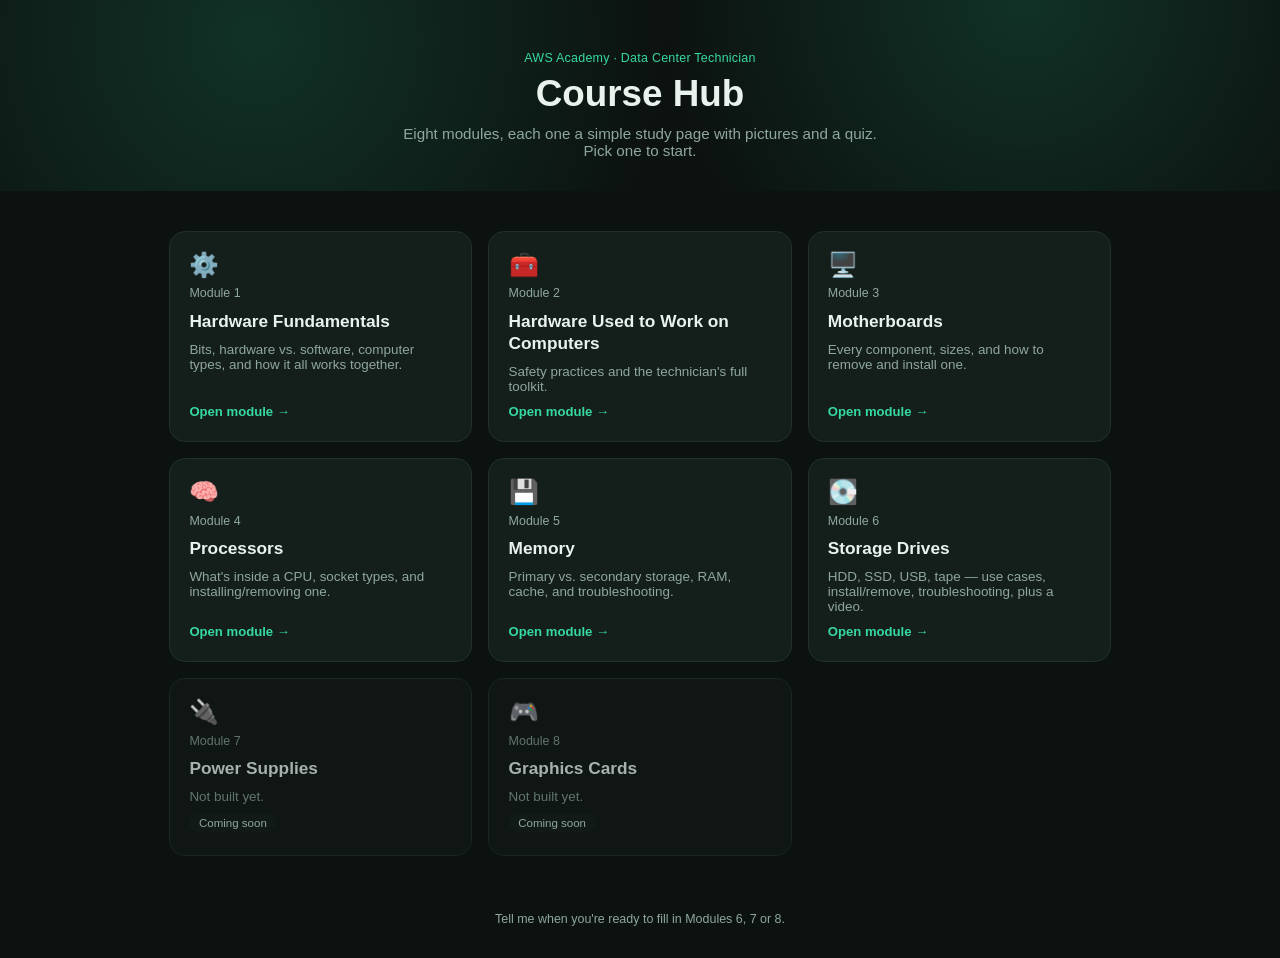
==== index.html @ cc5d2092 "Update index.html" ====
<!DOCTYPE html>
<html lang="en">
<head>
<meta charset="UTF-8">
<link rel="stylesheet" href="style.css"> 
<meta name="viewport" content="width=device-width, initial-scale=1, viewport-fit=cover">
<title>Data Center Technician — Course Hub</title>
<style>
:root{
  --bg:#0c1210; --bg-soft:#121a17; --card:#141e1a; --border:#223029;
  --text:#eaf2ee; --text-soft:#8fa89d; --accent:#36d9a0; --accent-dim:#1d6e52;
  --locked:#0f1613; --locked-border:#1b2521;
  box-sizing:border-box; padding-top:env(safe-area-inset-top,0px); padding-bottom:env(safe-area-inset-bottom,0px);
}
:root[data-theme="light"]{--bg:#f4f8f6;--bg-soft:#eaf1ee;--card:#fff;--border:#dde7e2;--text:#122019;--text-soft:#5c7268;--accent:#0f8a63;--accent-dim:#cdeee1;--locked:#eef3f1;--locked-border:#dde7e2}
*{box-sizing:border-box}
html{scroll-behavior:smooth}
body{margin:0;background:var(--bg);color:var(--text);font-family:-apple-system,BlinkMacSystemFont,"Segoe UI",Roboto,Helvetica,Arial,sans-serif;min-height:100%}
header{padding:3.2rem 1.2rem 2rem;text-align:center;position:relative;overflow:hidden}
header::before{content:"";position:absolute;inset:0;background:
  radial-gradient(circle at 20% 20%, var(--accent-dim) 0%, transparent 40%),
  radial-gradient(circle at 80% 0%, var(--accent-dim) 0%, transparent 35%);
  opacity:.35; pointer-events:none;}
.eyebrow{color:var(--accent);font-size:.78rem;letter-spacing:.02em;position:relative}
h1{margin:.5rem 0 .6rem;font-size:clamp(1.6rem,5vw,2.3rem);position:relative;font-weight:700}
header p{color:var(--text-soft);max-width:480px;margin:0 auto;font-size:.95rem;position:relative}
main{max-width:980px;margin:0 auto;padding:1rem 1.2rem 3.5rem}
.grid{display:grid;grid-template-columns:repeat(auto-fit,minmax(230px,1fr));gap:1rem;margin-top:1.5rem}
a.box, div.box{
  display:flex; flex-direction:column; gap:.6rem; text-decoration:none; color:inherit;
  background:var(--card); border:1px solid var(--border); border-radius:16px; padding:1.3rem 1.2rem 1.4rem;
  position:relative; min-height:150px; transition:transform .15s ease, border-color .15s ease;
}
a.box:hover{transform:translateY(-3px); border-color:var(--accent)}
a.box:focus-visible{outline:2px solid var(--accent); outline-offset:2px}
.num{font-size:.78rem; color:var(--text-soft); font-variant-numeric:tabular-nums}
.box h2{margin:0; font-size:1.08rem; line-height:1.3}
.box p{margin:0; font-size:.84rem; color:var(--text-soft); flex-grow:1}
.go{font-size:.82rem; color:var(--accent); font-weight:600}
.box.locked{background:var(--locked); border-color:var(--locked-border); cursor:default}
.box.locked .num, .box.locked p{color:var(--text-soft); opacity:.65}
.box.locked h2{opacity:.7}
.soon{font-size:.72rem; color:var(--text-soft); background:var(--bg-soft); display:inline-block; padding:.2rem .6rem; border-radius:999px; align-self:flex-start}
.icon{font-size:1.5rem; line-height:1}
footer{text-align:center; color:var(--text-soft); font-size:.78rem; padding-bottom:2rem}
</style>
</head>
<body>

<header>
  <div class="eyebrow">AWS Academy · Data Center Technician</div>
  <h1>Course Hub</h1>
  <p>Eight modules, each one a simple study page with pictures and a quiz. Pick one to start.</p>
</header>

<main>
  <div class="grid">

    <a class="box" href="module1/index.html">
      <span class="icon">⚙️</span>
      <span class="num">Module 1</span>
      <h2>Hardware Fundamentals</h2>
      <p>Bits, hardware vs. software, computer types, and how it all works together.</p>
      <span class="go">Open module →</span>
    </a>

    <a class="box" href="module2/index.html">
      <span class="icon">🧰</span>
      <span class="num">Module 2</span>
      <h2>Hardware Used to Work on Computers</h2>
      <p>Safety practices and the technician's full toolkit.</p>
      <span class="go">Open module →</span>
    </a>

    <a class="box" href="module3/index.html">
      <span class="icon">🖥️</span>
      <span class="num">Module 3</span>
      <h2>Motherboards</h2>
      <p>Every component, sizes, and how to remove and install one.</p>
      <span class="go">Open module →</span>
    </a>

    <a class="box" href="module4/index.html">
      <span class="icon">🧠</span>
      <span class="num">Module 4</span>
      <h2>Processors</h2>
      <p>What's inside a CPU, socket types, and installing/removing one.</p>
      <span class="go">Open module →</span>
    </a>

    <a class="box" href="module5/index.html">
      <span class="icon">💾</span>
      <span class="num">Module 5</span>
      <h2>Memory</h2>
      <p>Primary vs. secondary storage, RAM, cache, and troubleshooting.</p>
      <span class="go">Open module →</span>
    </a>

    <a class="box" href="module6/index.html">
      <span class="icon">💽</span>
      <span class="num">Module 6</span>
      <h2>Storage Drives</h2>
      <p>HDD, SSD, USB, tape — use cases, install/remove, troubleshooting, plus a video.</p>
      <span class="go">Open module →</span>
    </a>

    <div class="box locked">
      <span class="icon">🔌</span>
      <span class="num">Module 7</span>
      <h2>Power Supplies</h2>
      <p>Not built yet.</p>
      <span class="soon">Coming soon</span>
    </div>

    <div class="box locked">
      <span class="icon">🎮</span>
      <span class="num">Module 8</span>
      <h2>Graphics Cards</h2>
      <p>Not built yet.</p>
      <span class="soon">Coming soon</span>
    </div>

  </div>
</main>

<footer>Tell me when you're ready to fill in Modules 6, 7 or 8.</footer>

</body>
</html>
---- style.css ----
:root{
  --bg:#0c1210; --bg-soft:#121a17; --card:#141e1a; --border:#223029;
  --text:#eaf2ee; --text-soft:#8fa89d; --accent:#36d9a0; --accent-dim:#1d6e52;
  --locked:#0f1613; --locked-border:#1b2521;
  box-sizing:border-box; padding-top:env(safe-area-inset-top,0px); padding-bottom:env(safe-area-inset-bottom,0px);
}
:root[data-theme="light"]{--bg:#f4f8f6;--bg-soft:#eaf1ee;--card:#fff;--border:#dde7e2;--text:#122019;--text-soft:#5c7268;--accent:#0f8a63;--accent-dim:#cdeee1;--locked:#eef3f1;--locked-border:#dde7e2}
*{box-sizing:border-box}
html{scroll-behavior:smooth}
body{margin:0;background:var(--bg);color:var(--text);font-family:-apple-system,BlinkMacSystemFont,"Segoe UI",Roboto,Helvetica,Arial,sans-serif;min-height:100%}
header{padding:3.2rem 1.2rem 2rem;text-align:center;position:relative;overflow:hidden}
header::before{content:"";position:absolute;inset:0;background:
  radial-gradient(circle at 20% 20%, var(--accent-dim) 0%, transparent 40%),
  radial-gradient(circle at 80% 0%, var(--accent-dim) 0%, transparent 35%);
  opacity:.35; pointer-events:none;}
.eyebrow{color:var(--accent);font-size:.78rem;letter-spacing:.02em;position:relative}
h1{margin:.5rem 0 .6rem;font-size:clamp(1.6rem,5vw,2.3rem);position:relative;font-weight:700}
header p{color:var(--text-soft);max-width:480px;margin:0 auto;font-size:.95rem;position:relative}
main{max-width:980px;margin:0 auto;padding:1rem 1.2rem 3.5rem}
.grid{display:grid;grid-template-columns:repeat(auto-fit,minmax(230px,1fr));gap:1rem;margin-top:1.5rem}
a.box, div.box{
  display:flex; flex-direction:column; gap:.6rem; text-decoration:none; color:inherit;
  background:var(--card); border:1px solid var(--border); border-radius:16px; padding:1.3rem 1.2rem 1.4rem;
  position:relative; min-height:150px; transition:transform .15s ease, border-color .15s ease;
}
a.box:hover{transform:translateY(-3px); border-color:var(--accent)}
a.box:focus-visible{outline:2px solid var(--accent); outline-offset:2px}
.num{font-size:.78rem; color:var(--text-soft); font-variant-numeric:tabular-nums}
.box h2{margin:0; font-size:1.08rem; line-height:1.3}
.box p{margin:0; font-size:.84rem; color:var(--text-soft); flex-grow:1}
.go{font-size:.82rem; color:var(--accent); font-weight:600}
.box.locked{background:var(--locked); border-color:var(--locked-border); cursor:default}
.box.locked .num, .box.locked p{color:var(--text-soft); opacity:.65}
.box.locked h2{opacity:.7}
.soon{font-size:.72rem; color:var(--text-soft); background:var(--bg-soft); display:inline-block; padding:.2rem .6rem; border-radius:999px; align-self:flex-start}
.icon{font-size:1.5rem; line-height:1}
footer{text-align:center; color:var(--text-soft); font-size:.78rem; padding-bottom:2rem}
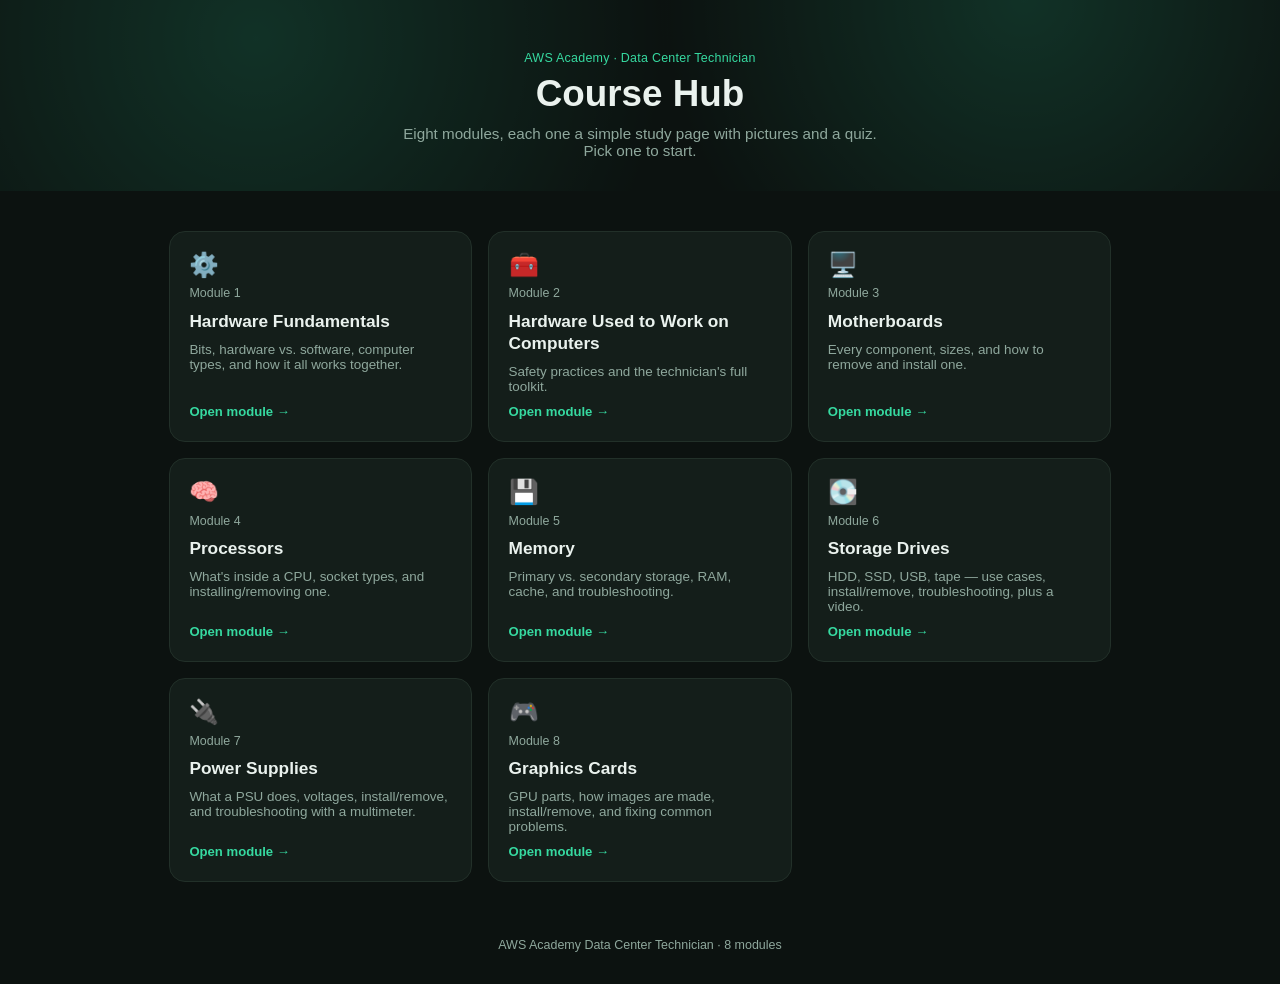
==== commit 8eb81f6f: "Revise Module 7 and 8 descriptions in index.html Updated content for Modules 7 and 8 with descriptio" ====
--- a/index.html
+++ b/index.html
@@ -4,7 +4,7 @@
 <meta charset="UTF-8">
 <link rel="stylesheet" href="style.css"> 
 <meta name="viewport" content="width=device-width, initial-scale=1, viewport-fit=cover">
-<title>Data Center Technician — Course Hub</title>
+<title>CS Topics</title>
 <style>
 :root{
   --bg:#0c1210; --bg-soft:#121a17; --card:#141e1a; --border:#223029;
@@ -104,26 +104,26 @@
       <span class="go">Open module →</span>
     </a>
 
-    <div class="box locked">
+    <a class="box" href="module7/index.html">
       <span class="icon">🔌</span>
       <span class="num">Module 7</span>
       <h2>Power Supplies</h2>
-      <p>Not built yet.</p>
-      <span class="soon">Coming soon</span>
-    </div>
+      <p>What a PSU does, voltages, install/remove, and troubleshooting with a multimeter.</p>
+      <span class="go">Open module →</span>
+    </a>
 
-    <div class="box locked">
+    <a class="box" href="module8/index.html">
       <span class="icon">🎮</span>
       <span class="num">Module 8</span>
       <h2>Graphics Cards</h2>
-      <p>Not built yet.</p>
-      <span class="soon">Coming soon</span>
-    </div>
+      <p>GPU parts, how images are made, install/remove, and fixing common problems.</p>
+      <span class="go">Open module →</span>
+    </a>
 
   </div>
 </main>
 
-<footer>Tell me when you're ready to fill in Modules 6, 7 or 8.</footer>
+<footer>AWS Academy Data Center Technician · 8 modules</footer>
 
 </body>
 </html>
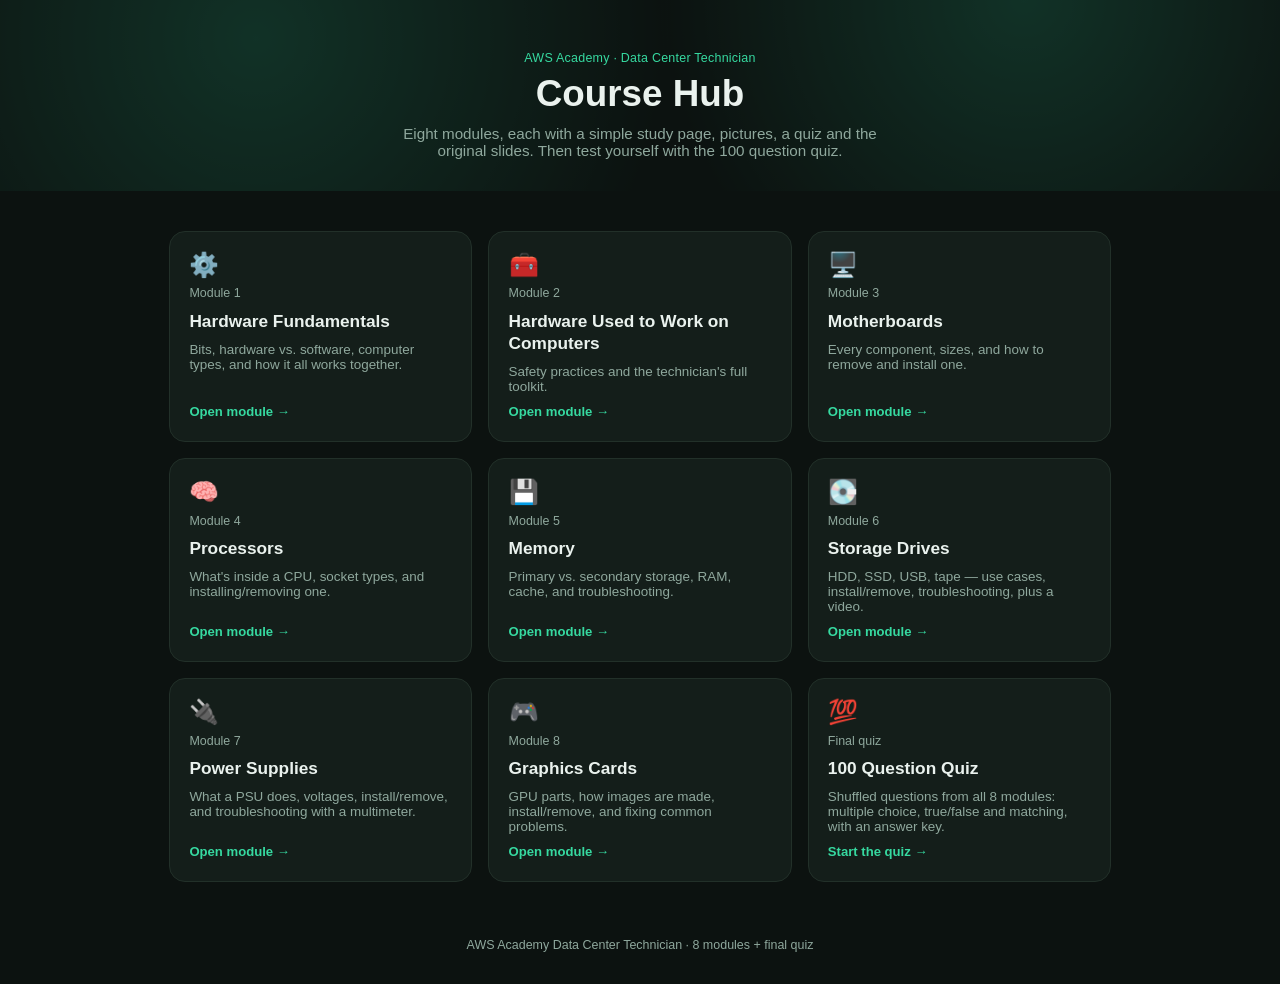
==== commit 4af634ac: "Update index.html" ====
--- a/index.html
+++ b/index.html
@@ -50,7 +50,7 @@
 <header>
   <div class="eyebrow">AWS Academy · Data Center Technician</div>
   <h1>Course Hub</h1>
-  <p>Eight modules, each one a simple study page with pictures and a quiz. Pick one to start.</p>
+  <p>Eight modules, each with a simple study page, pictures, a quiz and the original slides. Then test yourself with the 100 question quiz.</p>
 </header>
 
 <main>
@@ -120,10 +120,18 @@
       <span class="go">Open module →</span>
     </a>
 
+    <a class="box" href="quiz100/index.html">
+      <span class="icon">💯</span>
+      <span class="num">Final quiz</span>
+      <h2>100 Question Quiz</h2>
+      <p>Shuffled questions from all 8 modules: multiple choice, true/false and matching, with an answer key.</p>
+      <span class="go">Start the quiz →</span>
+    </a>
+
   </div>
 </main>
 
-<footer>AWS Academy Data Center Technician · 8 modules</footer>
+<footer>AWS Academy Data Center Technician · 8 modules + final quiz</footer>
 
 </body>
 </html>
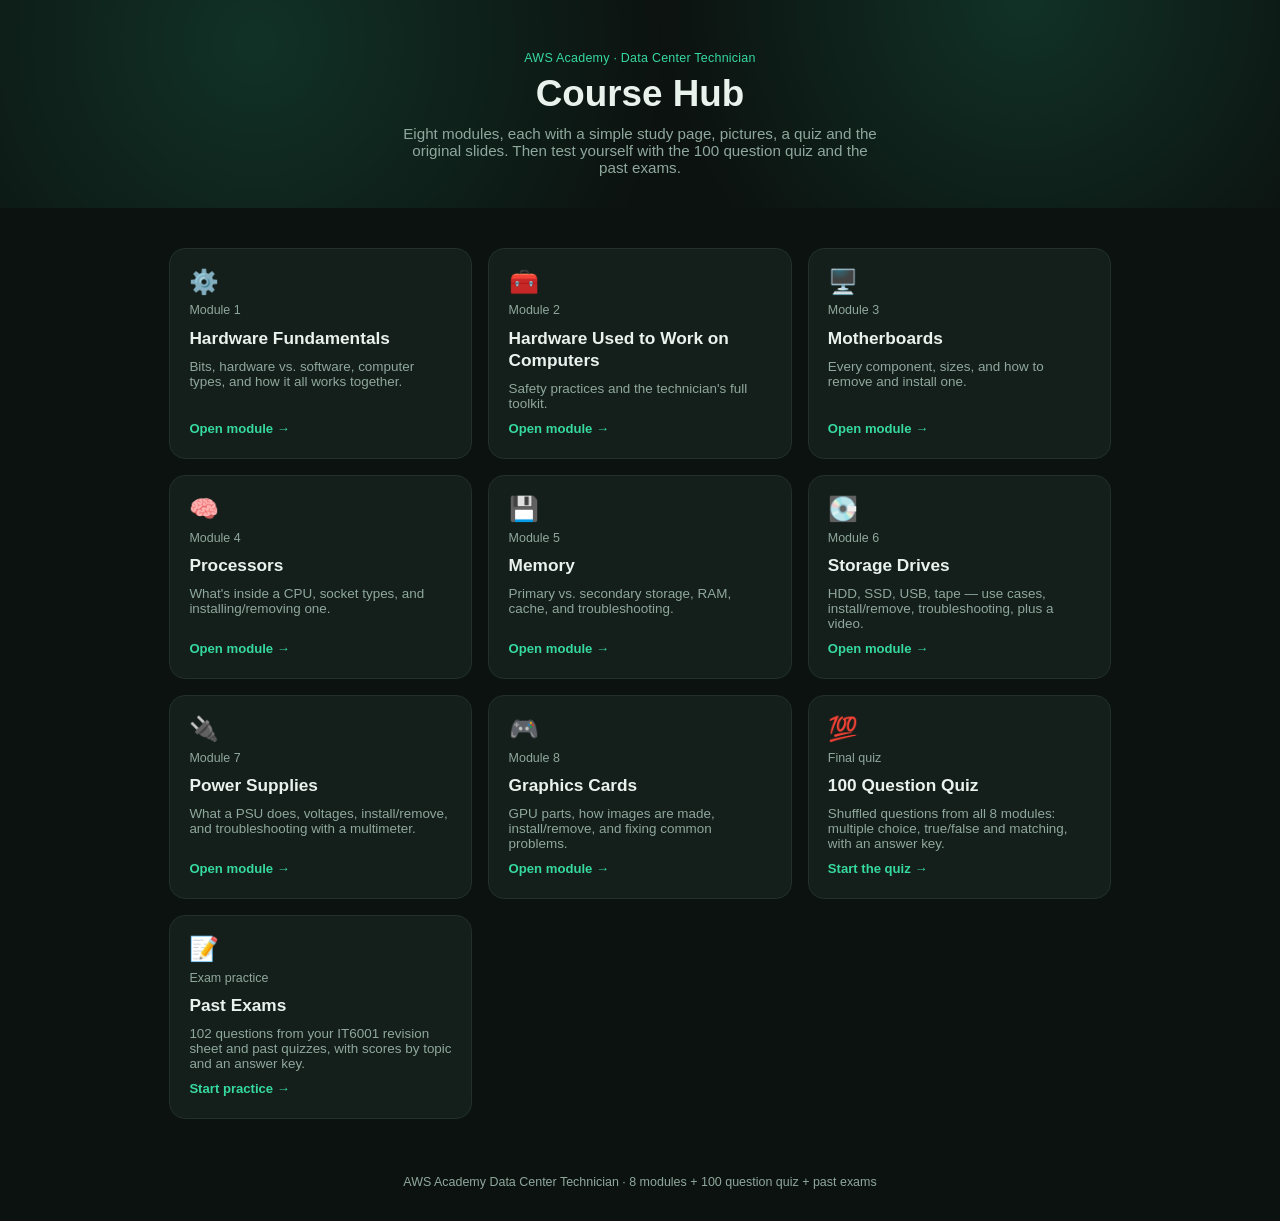
==== commit 26fcf765: "Update index.html" ====
--- a/index.html
+++ b/index.html
@@ -50,7 +50,7 @@
 <header>
   <div class="eyebrow">AWS Academy · Data Center Technician</div>
   <h1>Course Hub</h1>
-  <p>Eight modules, each with a simple study page, pictures, a quiz and the original slides. Then test yourself with the 100 question quiz.</p>
+  <p>Eight modules, each with a simple study page, pictures, a quiz and the original slides. Then test yourself with the 100 question quiz and the past exams.</p>
 </header>
 
 <main>
@@ -128,10 +128,18 @@
       <span class="go">Start the quiz →</span>
     </a>
 
+    <a class="box" href="pastexams/index.html">
+      <span class="icon">📝</span>
+      <span class="num">Exam practice</span>
+      <h2>Past Exams</h2>
+      <p>102 questions from your IT6001 revision sheet and past quizzes, with scores by topic and an answer key.</p>
+      <span class="go">Start practice →</span>
+    </a>
+
   </div>
 </main>
 
-<footer>AWS Academy Data Center Technician · 8 modules + final quiz</footer>
+<footer>AWS Academy Data Center Technician · 8 modules + 100 question quiz + past exams</footer>
 
 </body>
 </html>
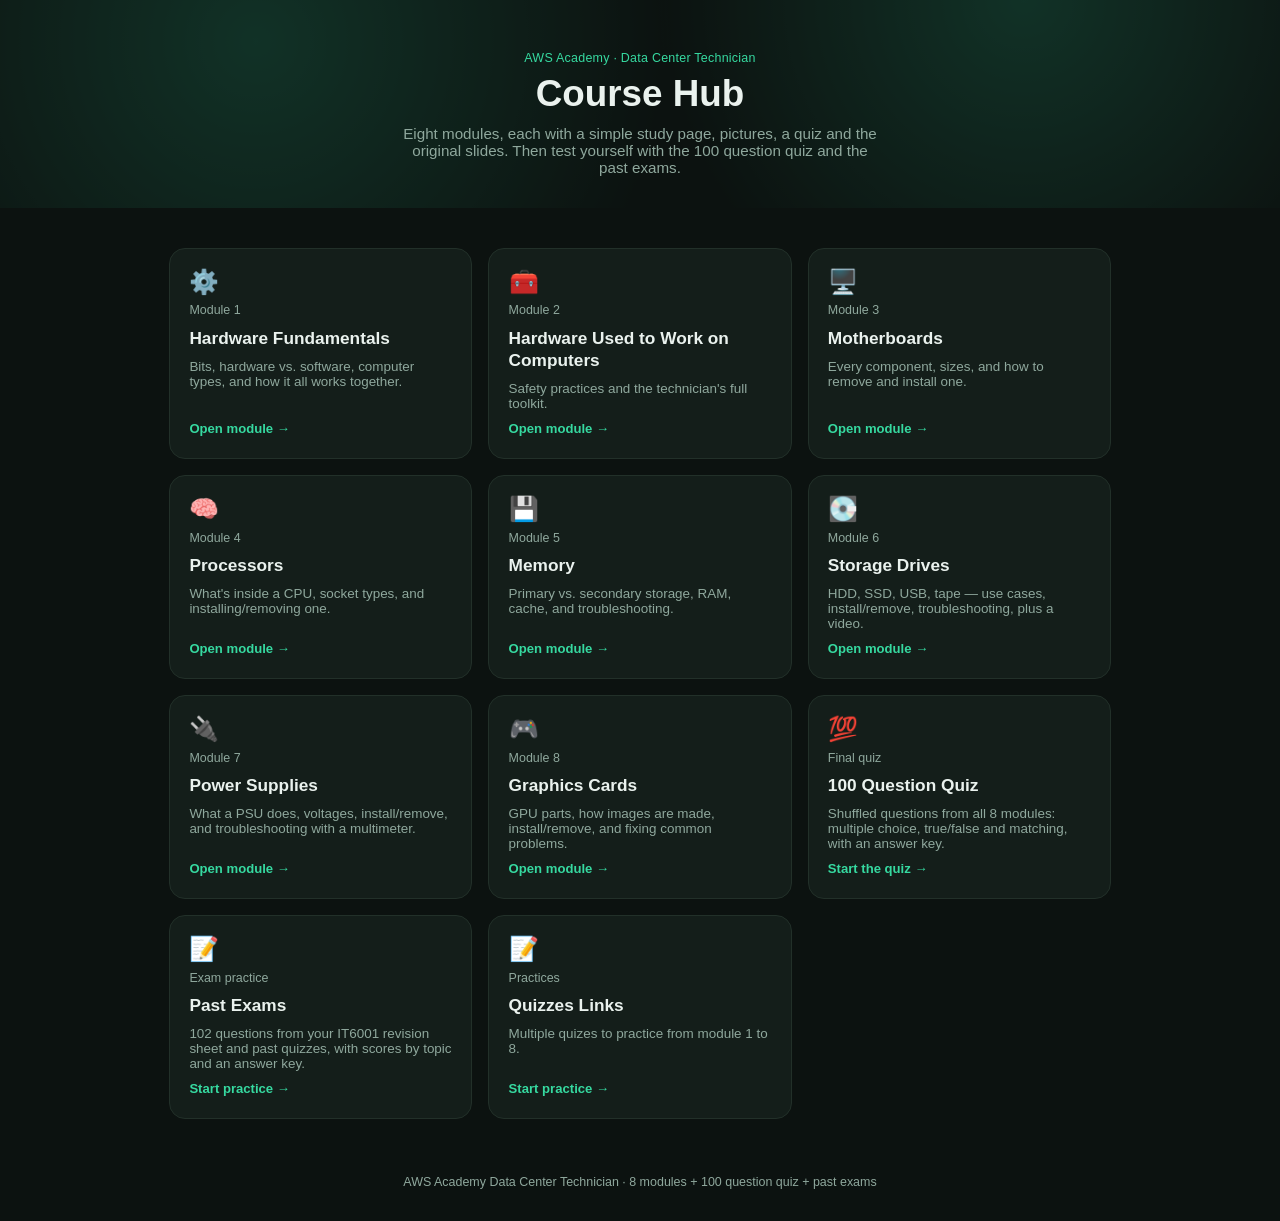
==== commit b59a0d92: "Update index.html" ====
--- a/index.html
+++ b/index.html
@@ -136,6 +136,14 @@
       <span class="go">Start practice →</span>
     </a>
 
+    <a class="box" href="practicequiz/index.html">
+      <span class="icon">📝</span>
+      <span class="num">Practices</span>
+      <h2>Quizzes Links</h2>
+      <p>Multiple quizes to practice from module 1 to 8.</p>
+      <span class="go">Start practice →</span>
+    </a>
+
   </div>
 </main>
 
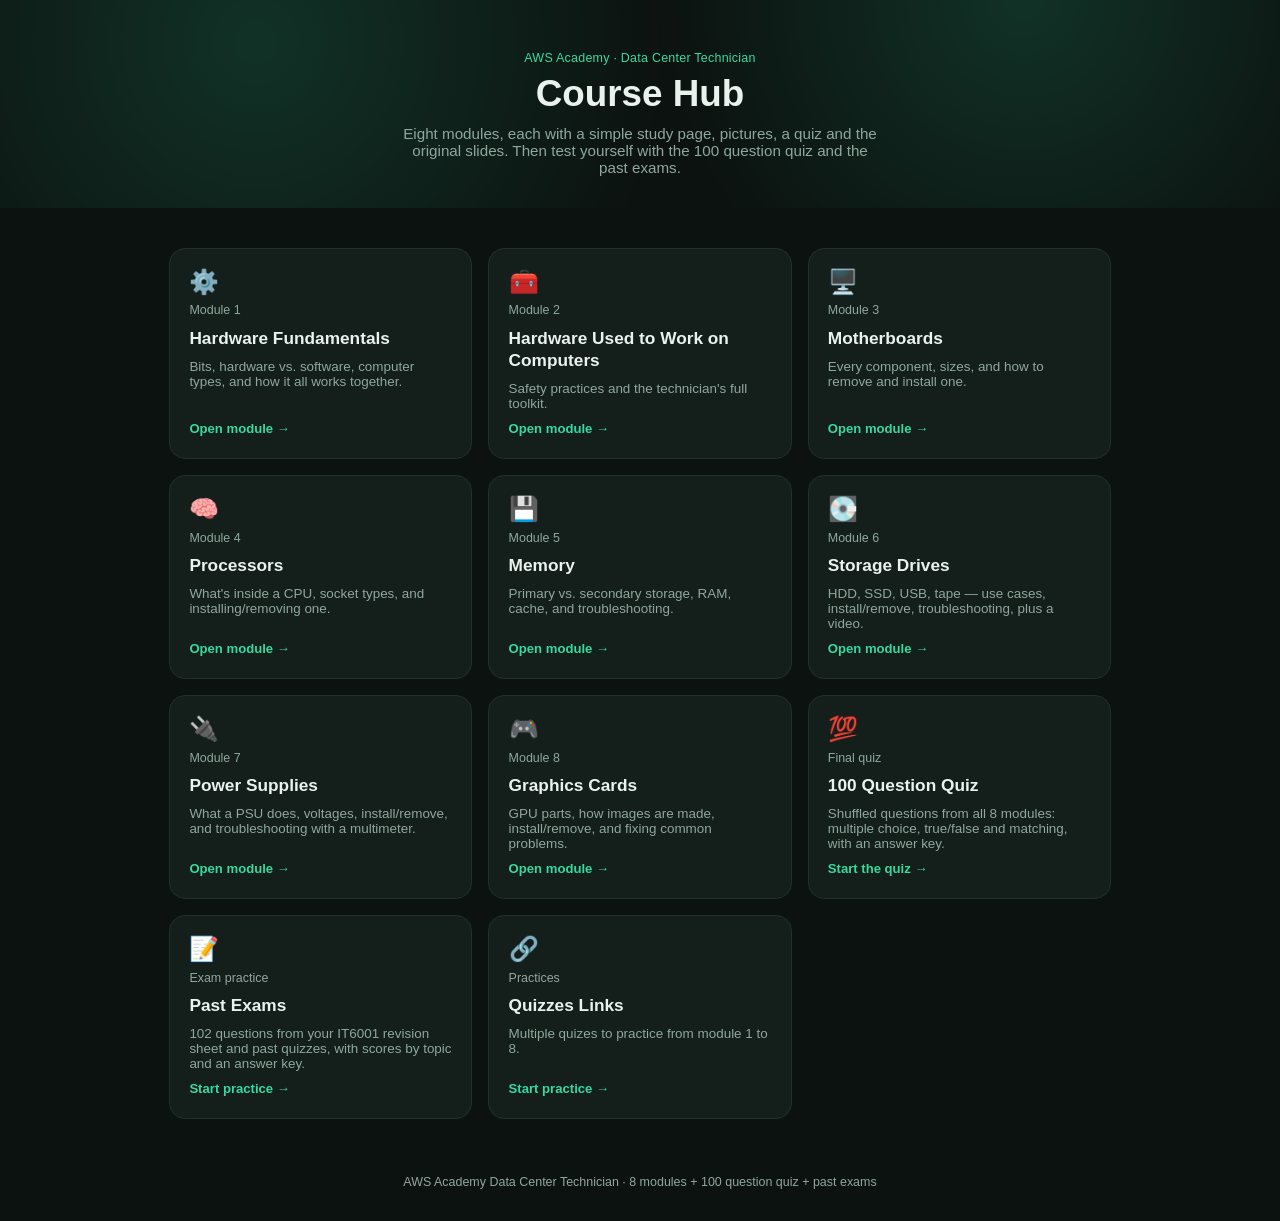
==== commit de8262e3: "Change quiz icon from pencil to link" ====
--- a/index.html
+++ b/index.html
@@ -137,7 +137,7 @@
     </a>
 
     <a class="box" href="practicequiz/index.html">
-      <span class="icon">📝</span>
+      <span class="icon">🔗</span>
       <span class="num">Practices</span>
       <h2>Quizzes Links</h2>
       <p>Multiple quizes to practice from module 1 to 8.</p>
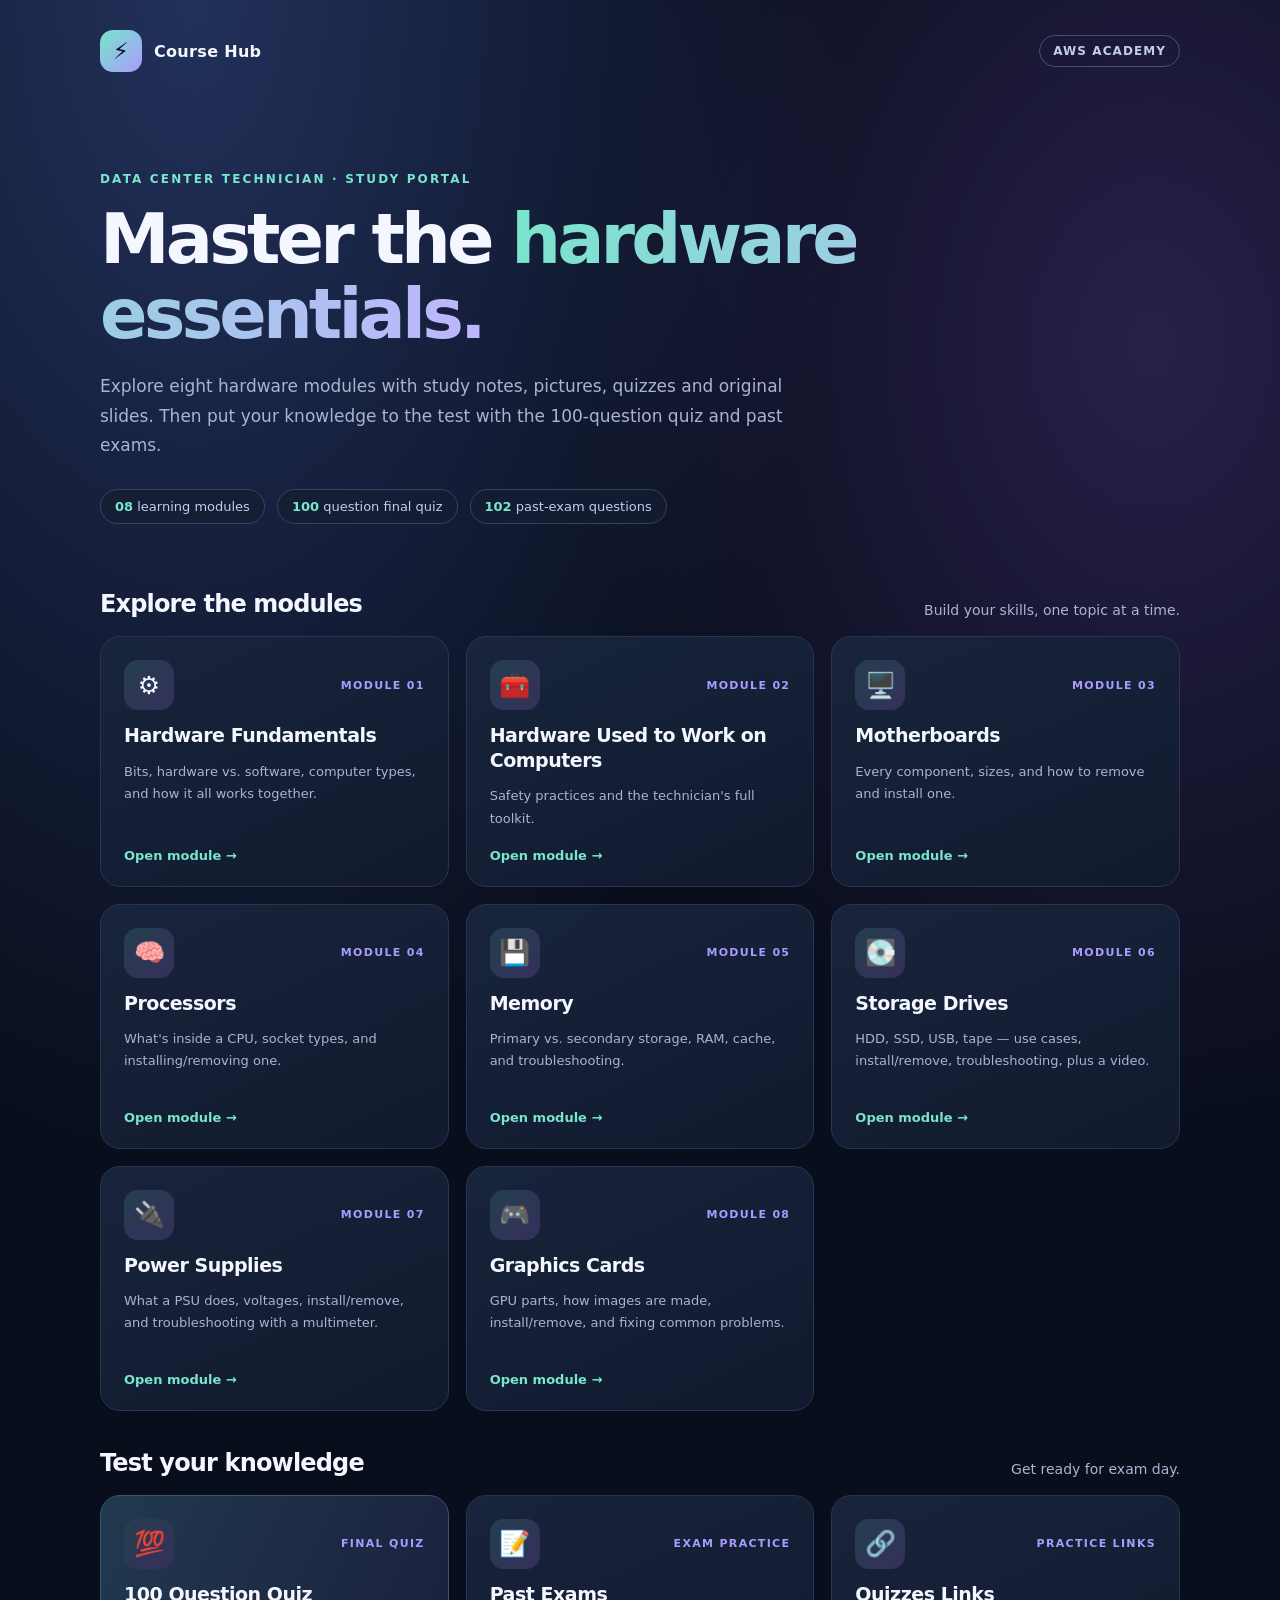
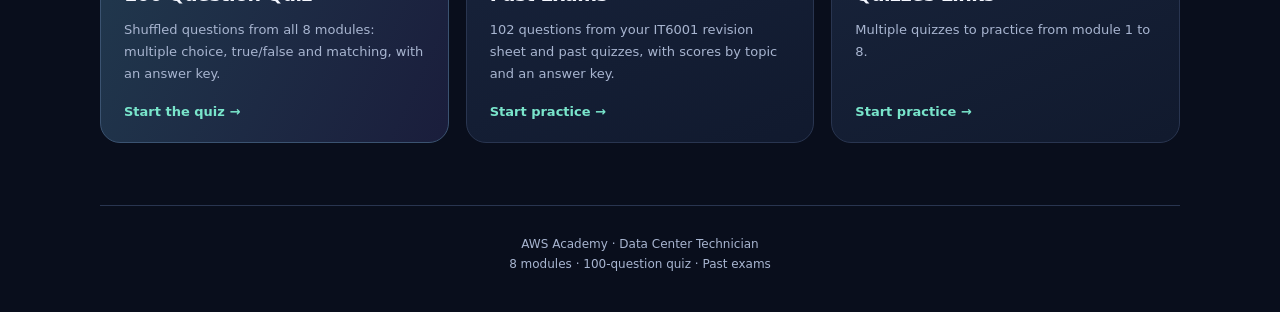
==== commit 47549dfd: "Update index.html" ====
--- a/index.html
+++ b/index.html
@@ -2,152 +2,36 @@
 <html lang="en">
 <head>
 <meta charset="UTF-8">
-<link rel="stylesheet" href="style.css"> 
 <meta name="viewport" content="width=device-width, initial-scale=1, viewport-fit=cover">
-<title>CS Topics</title>
+<meta name="theme-color" content="#090e1c">
+<title>Course Hub | AWS Academy Data Center Technician</title>
 <style>
-:root{
-  --bg:#0c1210; --bg-soft:#121a17; --card:#141e1a; --border:#223029;
-  --text:#eaf2ee; --text-soft:#8fa89d; --accent:#36d9a0; --accent-dim:#1d6e52;
-  --locked:#0f1613; --locked-border:#1b2521;
-  box-sizing:border-box; padding-top:env(safe-area-inset-top,0px); padding-bottom:env(safe-area-inset-bottom,0px);
-}
-:root[data-theme="light"]{--bg:#f4f8f6;--bg-soft:#eaf1ee;--card:#fff;--border:#dde7e2;--text:#122019;--text-soft:#5c7268;--accent:#0f8a63;--accent-dim:#cdeee1;--locked:#eef3f1;--locked-border:#dde7e2}
-*{box-sizing:border-box}
-html{scroll-behavior:smooth}
-body{margin:0;background:var(--bg);color:var(--text);font-family:-apple-system,BlinkMacSystemFont,"Segoe UI",Roboto,Helvetica,Arial,sans-serif;min-height:100%}
-header{padding:3.2rem 1.2rem 2rem;text-align:center;position:relative;overflow:hidden}
-header::before{content:"";position:absolute;inset:0;background:
-  radial-gradient(circle at 20% 20%, var(--accent-dim) 0%, transparent 40%),
-  radial-gradient(circle at 80% 0%, var(--accent-dim) 0%, transparent 35%);
-  opacity:.35; pointer-events:none;}
-.eyebrow{color:var(--accent);font-size:.78rem;letter-spacing:.02em;position:relative}
-h1{margin:.5rem 0 .6rem;font-size:clamp(1.6rem,5vw,2.3rem);position:relative;font-weight:700}
-header p{color:var(--text-soft);max-width:480px;margin:0 auto;font-size:.95rem;position:relative}
-main{max-width:980px;margin:0 auto;padding:1rem 1.2rem 3.5rem}
-.grid{display:grid;grid-template-columns:repeat(auto-fit,minmax(230px,1fr));gap:1rem;margin-top:1.5rem}
-a.box, div.box{
-  display:flex; flex-direction:column; gap:.6rem; text-decoration:none; color:inherit;
-  background:var(--card); border:1px solid var(--border); border-radius:16px; padding:1.3rem 1.2rem 1.4rem;
-  position:relative; min-height:150px; transition:transform .15s ease, border-color .15s ease;
-}
-a.box:hover{transform:translateY(-3px); border-color:var(--accent)}
-a.box:focus-visible{outline:2px solid var(--accent); outline-offset:2px}
-.num{font-size:.78rem; color:var(--text-soft); font-variant-numeric:tabular-nums}
-.box h2{margin:0; font-size:1.08rem; line-height:1.3}
-.box p{margin:0; font-size:.84rem; color:var(--text-soft); flex-grow:1}
-.go{font-size:.82rem; color:var(--accent); font-weight:600}
-.box.locked{background:var(--locked); border-color:var(--locked-border); cursor:default}
-.box.locked .num, .box.locked p{color:var(--text-soft); opacity:.65}
-.box.locked h2{opacity:.7}
-.soon{font-size:.72rem; color:var(--text-soft); background:var(--bg-soft); display:inline-block; padding:.2rem .6rem; border-radius:999px; align-self:flex-start}
-.icon{font-size:1.5rem; line-height:1}
-footer{text-align:center; color:var(--text-soft); font-size:.78rem; padding-bottom:2rem}
+:root{color-scheme:dark;--bg:#090e1c;--surface:#121b30;--stroke:#293550;--text:#f4f7ff;--muted:#a8b5d0;--accent:#79e5cb;--violet:#a99bff}
+*{box-sizing:border-box}html{scroll-behavior:smooth}body{margin:0;min-height:100vh;font-family:Inter,ui-sans-serif,system-ui,-apple-system,"Segoe UI",sans-serif;color:var(--text);background:radial-gradient(ellipse at 15% 0%,#22315b 0%,transparent 43%),radial-gradient(ellipse at 90% 18%,#272049 0%,transparent 35%),var(--bg);padding-top:env(safe-area-inset-top);padding-bottom:env(safe-area-inset-bottom)}
+a{color:inherit}.wrap{width:min(1080px,calc(100% - 40px));margin:auto}.top{display:flex;align-items:center;justify-content:space-between;padding:30px 0;gap:16px}.brand{display:flex;align-items:center;gap:12px;font-weight:800;letter-spacing:.02em}.brand-icon{width:42px;height:42px;border-radius:13px;display:grid;place-items:center;background:linear-gradient(135deg,var(--accent),var(--violet));color:#10152b;font-size:23px}.tag{border:1px solid #425173;border-radius:999px;padding:8px 13px;color:#c3cdea;font-size:12px;font-weight:700;letter-spacing:.09em;text-transform:uppercase}.hero{padding:70px 0 44px}.eyebrow{color:var(--accent);font-weight:800;letter-spacing:.18em;text-transform:uppercase;font-size:12px}.hero h1{font-size:clamp(40px,6.5vw,70px);line-height:1.07;letter-spacing:-.055em;max-width:850px;margin:16px 0 20px}.hero h1 span{background:linear-gradient(100deg,var(--accent),#c1b4ff);background-clip:text;-webkit-background-clip:text;color:transparent}.hero p{font-size:17px;color:var(--muted);line-height:1.75;max-width:690px;margin:0}.stats{display:flex;flex-wrap:wrap;gap:12px;margin-top:28px}.stat{border:1px solid #354460;border-radius:999px;padding:9px 14px;background:#141e33b8;color:#c3cdea;font-size:13px}.stat strong{color:var(--accent)}.section-head{display:flex;justify-content:space-between;align-items:end;gap:16px;margin:22px 0 18px}.section-head h2{font-size:24px;letter-spacing:-.035em;margin:0}.section-head p{font-size:14px;color:var(--muted);margin:0}.grid{display:grid;grid-template-columns:repeat(3,minmax(0,1fr));gap:17px}.box{display:flex;flex-direction:column;gap:13px;text-decoration:none;background:linear-gradient(155deg,rgba(25,37,61,.96),rgba(17,26,46,.98));border:1px solid var(--stroke);border-radius:20px;padding:23px;min-height:245px;transition:transform .2s,border-color .2s,box-shadow .2s}.box:hover{transform:translateY(-5px);border-color:var(--accent);box-shadow:0 18px 45px #0004}.box:focus-visible{outline:3px solid var(--accent);outline-offset:4px}.box-top{display:flex;justify-content:space-between;align-items:center;gap:12px}.icon{display:grid;place-items:center;width:50px;height:50px;border-radius:14px;background:linear-gradient(135deg,#243e4e,#35305b);font-size:25px}.num{color:var(--violet);font-size:11px;font-weight:800;text-transform:uppercase;letter-spacing:.12em}.box h3{margin:0;font-size:19px;line-height:1.3;letter-spacing:-.025em}.box p{margin:0;color:var(--muted);font-size:13px;line-height:1.7;flex:1}.go{font-size:13px;color:var(--accent);font-weight:800;margin-top:5px}.practice{margin-top:38px}.practice .box{min-height:230px}.practice .box:first-child{border-color:#3b5371;background:linear-gradient(115deg,rgba(37,65,87,.85),rgba(29,32,65,.85))}.footer{margin-top:62px;padding:28px 0 38px;border-top:1px solid var(--stroke);text-align:center;color:var(--muted);font-size:12px;line-height:1.7}@media(max-width:850px){.grid{grid-template-columns:repeat(2,minmax(0,1fr))}}@media(max-width:560px){.wrap{width:min(100% - 32px,1080px)}.top{padding:22px 0}.tag{font-size:10px;padding:7px 10px}.brand{font-size:14px}.hero{padding:45px 0 30px}.hero p{font-size:15px}.grid{grid-template-columns:1fr}.box{min-height:205px}.section-head{align-items:start;flex-direction:column;gap:6px}}@media(prefers-reduced-motion:reduce){*,*::before,*::after{scroll-behavior:auto!important;transition:none!important}}
 </style>
 </head>
 <body>
-
-<header>
-  <div class="eyebrow">AWS Academy · Data Center Technician</div>
-  <h1>Course Hub</h1>
-  <p>Eight modules, each with a simple study page, pictures, a quiz and the original slides. Then test yourself with the 100 question quiz and the past exams.</p>
-</header>
-
+<div class="wrap">
+<nav class="top" aria-label="Course branding"><div class="brand"><span class="brand-icon" aria-hidden="true">⚡</span><span>Course Hub</span></div><span class="tag">AWS Academy</span></nav>
+<header class="hero"><div class="eyebrow">Data Center Technician · Study Portal</div><h1>Master the <span>hardware essentials.</span></h1><p>Explore eight hardware modules with study notes, pictures, quizzes and original slides. Then put your knowledge to the test with the 100-question quiz and past exams.</p><div class="stats"><span class="stat"><strong>08</strong> learning modules</span><span class="stat"><strong>100</strong> question final quiz</span><span class="stat"><strong>102</strong> past-exam questions</span></div></header>
 <main>
-  <div class="grid">
-
-    <a class="box" href="module1/index.html">
-      <span class="icon">⚙️</span>
-      <span class="num">Module 1</span>
-      <h2>Hardware Fundamentals</h2>
-      <p>Bits, hardware vs. software, computer types, and how it all works together.</p>
-      <span class="go">Open module →</span>
-    </a>
-
-    <a class="box" href="module2/index.html">
-      <span class="icon">🧰</span>
-      <span class="num">Module 2</span>
-      <h2>Hardware Used to Work on Computers</h2>
-      <p>Safety practices and the technician's full toolkit.</p>
-      <span class="go">Open module →</span>
-    </a>
-
-    <a class="box" href="module3/index.html">
-      <span class="icon">🖥️</span>
-      <span class="num">Module 3</span>
-      <h2>Motherboards</h2>
-      <p>Every component, sizes, and how to remove and install one.</p>
-      <span class="go">Open module →</span>
-    </a>
-
-    <a class="box" href="module4/index.html">
-      <span class="icon">🧠</span>
-      <span class="num">Module 4</span>
-      <h2>Processors</h2>
-      <p>What's inside a CPU, socket types, and installing/removing one.</p>
-      <span class="go">Open module →</span>
-    </a>
-
-    <a class="box" href="module5/index.html">
-      <span class="icon">💾</span>
-      <span class="num">Module 5</span>
-      <h2>Memory</h2>
-      <p>Primary vs. secondary storage, RAM, cache, and troubleshooting.</p>
-      <span class="go">Open module →</span>
-    </a>
-
-    <a class="box" href="module6/index.html">
-      <span class="icon">💽</span>
-      <span class="num">Module 6</span>
-      <h2>Storage Drives</h2>
-      <p>HDD, SSD, USB, tape — use cases, install/remove, troubleshooting, plus a video.</p>
-      <span class="go">Open module →</span>
-    </a>
-
-    <a class="box" href="module7/index.html">
-      <span class="icon">🔌</span>
-      <span class="num">Module 7</span>
-      <h2>Power Supplies</h2>
-      <p>What a PSU does, voltages, install/remove, and troubleshooting with a multimeter.</p>
-      <span class="go">Open module →</span>
-    </a>
-
-    <a class="box" href="module8/index.html">
-      <span class="icon">🎮</span>
-      <span class="num">Module 8</span>
-      <h2>Graphics Cards</h2>
-      <p>GPU parts, how images are made, install/remove, and fixing common problems.</p>
-      <span class="go">Open module →</span>
-    </a>
-
-    <a class="box" href="quiz100/index.html">
-      <span class="icon">💯</span>
-      <span class="num">Final quiz</span>
-      <h2>100 Question Quiz</h2>
-      <p>Shuffled questions from all 8 modules: multiple choice, true/false and matching, with an answer key.</p>
-      <span class="go">Start the quiz →</span>
-    </a>
-
-    <a class="box" href="pastexams/index.html">
-      <span class="icon">📝</span>
-      <span class="num">Exam practice</span>
-      <h2>Past Exams</h2>
-      <p>102 questions from your IT6001 revision sheet and past quizzes, with scores by topic and an answer key.</p>
-      <span class="go">Start practice →</span>
-    </a>
-
-    <a class="box" href="practicequiz/index.html">
-      <span class="icon">🔗</span>
-      <span class="num">Practices</span>
-      <h2>Quizzes Links</h2>
-      <p>Multiple quizes to practice from module 1 to 8.</p>
-      <span class="go">Start practice →</span>
-    </a>
-
-  </div>
-</main>
-
-<footer>AWS Academy Data Center Technician · 8 modules + 100 question quiz + past exams</footer>
-
+<section aria-labelledby="modules-heading"><div class="section-head"><h2 id="modules-heading">Explore the modules</h2><p>Build your skills, one topic at a time.</p></div><div class="grid">
+<a class="box" href="module1/index.html"><div class="box-top"><span class="icon" aria-hidden="true">⚙️</span><span class="num">Module 01</span></div><h3>Hardware Fundamentals</h3><p>Bits, hardware vs. software, computer types, and how it all works together.</p><span class="go">Open module →</span></a>
+<a class="box" href="module2/index.html"><div class="box-top"><span class="icon" aria-hidden="true">🧰</span><span class="num">Module 02</span></div><h3>Hardware Used to Work on Computers</h3><p>Safety practices and the technician's full toolkit.</p><span class="go">Open module →</span></a>
+<a class="box" href="module3/index.html"><div class="box-top"><span class="icon" aria-hidden="true">🖥️</span><span class="num">Module 03</span></div><h3>Motherboards</h3><p>Every component, sizes, and how to remove and install one.</p><span class="go">Open module →</span></a>
+<a class="box" href="module4/index.html"><div class="box-top"><span class="icon" aria-hidden="true">🧠</span><span class="num">Module 04</span></div><h3>Processors</h3><p>What's inside a CPU, socket types, and installing/removing one.</p><span class="go">Open module →</span></a>
+<a class="box" href="module5/index.html"><div class="box-top"><span class="icon" aria-hidden="true">💾</span><span class="num">Module 05</span></div><h3>Memory</h3><p>Primary vs. secondary storage, RAM, cache, and troubleshooting.</p><span class="go">Open module →</span></a>
+<a class="box" href="module6/index.html"><div class="box-top"><span class="icon" aria-hidden="true">💽</span><span class="num">Module 06</span></div><h3>Storage Drives</h3><p>HDD, SSD, USB, tape — use cases, install/remove, troubleshooting, plus a video.</p><span class="go">Open module →</span></a>
+<a class="box" href="module7/index.html"><div class="box-top"><span class="icon" aria-hidden="true">🔌</span><span class="num">Module 07</span></div><h3>Power Supplies</h3><p>What a PSU does, voltages, install/remove, and troubleshooting with a multimeter.</p><span class="go">Open module →</span></a>
+<a class="box" href="module8/index.html"><div class="box-top"><span class="icon" aria-hidden="true">🎮</span><span class="num">Module 08</span></div><h3>Graphics Cards</h3><p>GPU parts, how images are made, install/remove, and fixing common problems.</p><span class="go">Open module →</span></a>
+</div></section>
+<section class="practice" aria-labelledby="practice-heading"><div class="section-head"><h2 id="practice-heading">Test your knowledge</h2><p>Get ready for exam day.</p></div><div class="grid">
+<a class="box" href="quiz100/index.html"><div class="box-top"><span class="icon" aria-hidden="true">💯</span><span class="num">Final quiz</span></div><h3>100 Question Quiz</h3><p>Shuffled questions from all 8 modules: multiple choice, true/false and matching, with an answer key.</p><span class="go">Start the quiz →</span></a>
+<a class="box" href="pastexams/index.html"><div class="box-top"><span class="icon" aria-hidden="true">📝</span><span class="num">Exam practice</span></div><h3>Past Exams</h3><p>102 questions from your IT6001 revision sheet and past quizzes, with scores by topic and an answer key.</p><span class="go">Start practice →</span></a>
+<a class="box" href="practicequiz/index.html"><div class="box-top"><span class="icon" aria-hidden="true">🔗</span><span class="num">Practice links</span></div><h3>Quizzes Links</h3><p>Multiple quizzes to practice from module 1 to 8.</p><span class="go">Start practice →</span></a>
+</div></section>
+</main><footer class="footer">AWS Academy · Data Center Technician<br>8 modules · 100-question quiz · Past exams</footer>
+</div>
 </body>
 </html>
